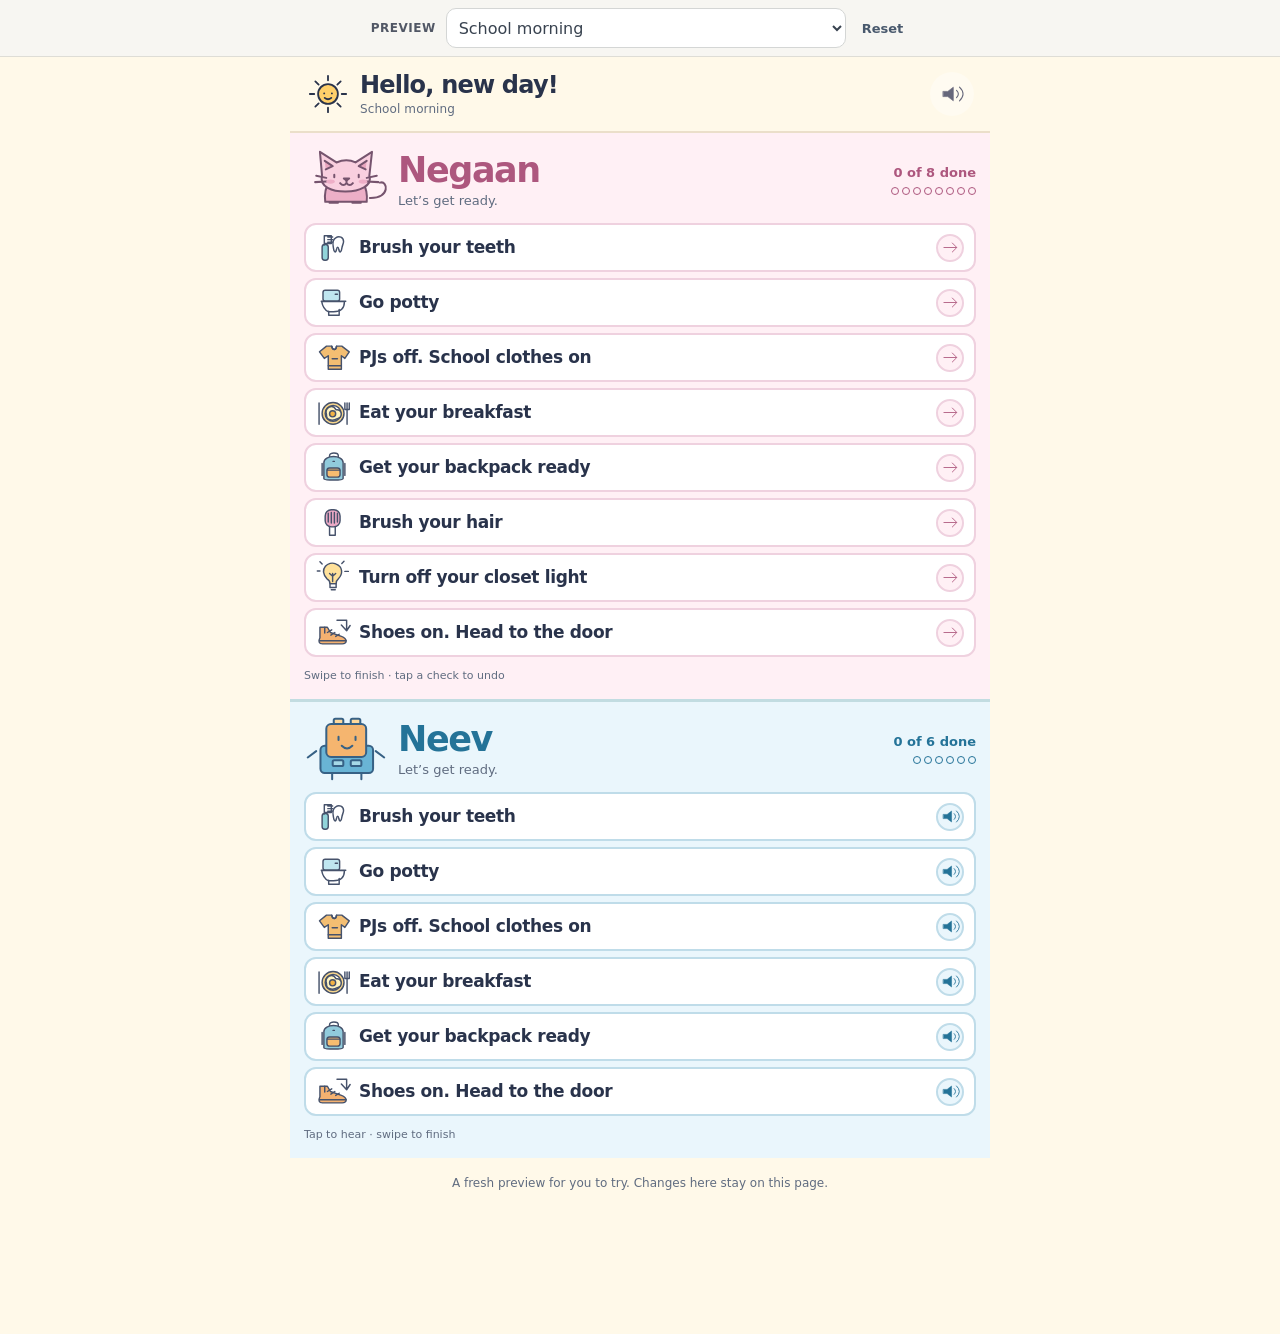
==== index.html @ 52357f5b "Add isolated mobile preview of the routine board" ====
<!doctype html>
<html lang="en">
<head>
  <meta charset="utf-8">
  <meta name="viewport" content="width=device-width,initial-scale=1,viewport-fit=cover">
  <meta name="theme-color" content="#f5f4ed">
  <title>Little by little · Preview</title>
  <meta name="robots" content="noindex,nofollow">
  <meta name="referrer" content="no-referrer">
  <meta http-equiv="Content-Security-Policy" content="default-src 'none'; script-src 'self'; style-src 'self' 'unsafe-inline'; img-src 'self' data:; media-src 'self'; connect-src 'self'; object-src 'none'; base-uri 'none'; form-action 'none'">
  <link rel="icon" href="data:,">
  <link rel="stylesheet" href="./style.css">
  <link rel="stylesheet" href="./preview.css">
</head>
<body data-period="morning">
  <nav class="preview-tools" aria-label="Preview controls"><label for="preview-scenario">Preview</label><select id="preview-scenario" aria-label="Preview routine"></select><button id="preview-reset">Reset</button></nav>
  <header class="topbar">
    <div class="period-icon" id="period-icon" aria-hidden="true"></div>
    <div class="heading"><h1 id="greeting">Little by little</h1><p id="day-label">A little more independent, every day.</p></div>
    <div class="clock" id="clock"></div>
    <button class="sound-button" id="mute" aria-label="Mute celebration sounds" aria-pressed="false"></button>
  </header>
  <main id="board" aria-label="Our routines"></main>
  <section id="pause" hidden>
    <div class="pause-art" id="pause-art"></div>
    <p class="small-title">Little by little</p>
    <h2>All done for now.</h2>
    <p id="pause-copy">On the G49, Newspaper returns now. Choose another routine above, or try this one again.</p>
    <button class="practice-button" id="practice-open" hidden>Try a practice routine</button>
    <button class="text-button" id="pause-exit" hidden>Back to Newspaper</button>
    <button class="practice-button" id="preview-again">Try again</button>
  </section>
  <p class="preview-note">A fresh preview for you to try. Changes here stay on this page.</p>
  <aside id="practice-bar" hidden><span>Practice · nothing here is saved</span><button id="practice-stop">Finish practice</button></aside>
  <div id="notice" role="status" aria-live="polite"></div>
  <div id="party" aria-hidden="true"><div class="party-label"><span id="party-kicker">Look at you go!</span><strong id="party-name"></strong><span>All done!</span></div></div>
  <canvas id="confetti" aria-hidden="true"></canvas>
  <dialog id="practice-dialog"><h2>Let’s try it out</h2><p>Practice has its own fresh list.</p><div class="practice-kind"><button data-kind="school" aria-pressed="true">School day</button><button data-kind="dayoff" aria-pressed="false">Day off</button></div><div class="practice-choices"><button data-routine="morning">Morning</button><button data-routine="afternoon">Coming home</button><button data-routine="evening">Bedtime</button></div><button class="text-button" id="practice-cancel">Go back</button></dialog>
  <script type="module" src="./app.js"></script>
</body>
</html>
---- style.css ----
*{box-sizing:border-box}html,body{margin:0;width:100%;height:100%;overflow:hidden}body{--ink:#29334b;--muted:#606c80;--base:#fff9e9;background:var(--base);color:var(--ink);font-family:"Trebuchet MS","DejaVu Sans",sans-serif;touch-action:none;user-select:none;-webkit-user-select:none}button{font:inherit;color:inherit;cursor:pointer;border:0;touch-action:none}button:focus-visible{outline:4px solid #ed8d35;outline-offset:3px}button svg{pointer-events:none}svg{display:block;width:100%;height:100%}.topbar{height:112px;display:flex;align-items:center;gap:18px;padding:15px 36px;border-bottom:2px solid #ebdfca}.period-icon{width:68px;height:68px;flex:none}.heading{min-width:0}.heading h1{margin:0;font-size:36px;letter-spacing:-1.2px;line-height:1.12;font-weight:800}.heading p{margin:5px 0 0;font-size:19px;color:var(--muted);letter-spacing:.1px}.clock{margin-left:auto;font-size:24px;white-space:nowrap;font-variant-numeric:tabular-nums}.sound-button{width:65px;height:65px;flex:none;padding:14px;border-radius:50%;background:#fff5;color:#66677b}.sound-button:active{background:#e6d9b9}.child{--accent:#ad577e;--wash:#fff0f5;--line:#efd1df;--soft:#f8d9e7;position:relative;height:calc((100dvh - 112px)/2);padding:14px 36px 18px;display:flex;flex-direction:column;background:var(--wash);isolation:isolate}.child.bricks{--accent:#247398;--wash:#eaf6fc;--line:#bfdce9;--soft:#cce9f6;border-top:3px solid #c2dce1}.child-head{display:flex;align-items:center;gap:20px;height:112px;flex:none}.mascot{width:126px;height:108px;flex:none}.name-block{flex:1;min-width:0}.name-block h2{font-size:52px;line-height:1.1;letter-spacing:-2px;margin:0;color:var(--accent);font-weight:800}.name-block p{font-size:21px;line-height:1.25;margin:7px 0 0;color:var(--muted)}.progress-wrap{width:168px;text-align:right;flex:none}.progress-text{font-size:22px;font-weight:bold;color:var(--accent);margin-bottom:10px;white-space:nowrap}.progress-dots{display:flex;gap:7px;justify-content:flex-end}.progress-dots i{display:block;width:14px;height:14px;border-radius:50%;border:2px solid var(--accent);background:transparent}.progress-dots i.filled{background:var(--accent)}.task-list{display:flex;flex-direction:column;gap:10px;min-height:0;flex:1;padding:7px 0 0}.task{position:relative;display:flex;align-items:center;gap:20px;width:100%;min-height:0;flex:1;border-radius:19px;background:#fff;border:2px solid var(--line);padding:8px 20px;text-align:left;overflow:hidden;color:var(--ink);contain:layout paint;isolation:isolate}.task:focus-visible{outline-offset:-5px}.task-fill{position:absolute;inset:0;z-index:-1;background:var(--soft);transform:scaleX(0);transform-origin:left}.task.dragging{border-color:var(--accent)}.task.dragging .task-fill{will-change:transform}.task-icon{width:66px;height:66px;flex:none;color:#46526b}.task-text{flex:1;font-size:31px;line-height:1.18;font-weight:700;letter-spacing:-.7px;min-width:0}.task-affordance{display:flex;align-items:center;justify-content:center;width:49px;height:49px;flex:none;border-radius:50%;border:2px solid var(--line);color:var(--accent);background:var(--wash)}.task-affordance svg{width:31px;height:31px}.task.ready .task-affordance{background:var(--accent);color:white;border-color:var(--accent)}.task.done{background:#eef0f1;border-color:#d3d6d9}.task.done .task-text{color:#5c646d;text-decoration:line-through;text-decoration-thickness:2px;text-decoration-color:#9ba2a7}.task.done .task-affordance{background:#d7dce0;color:#525e68;border-color:#b9c2c8}.task.done .task-icon{opacity:.67;color:#7b8590}.task.done .task-icon [fill]:not([fill="none"]){fill:#bdc3c8}.task.pending .task-affordance{opacity:.5}.child-foot{height:43px;display:flex;align-items:flex-end;justify-content:space-between;gap:10px;font-size:18px;line-height:1.2;color:var(--muted);flex:none}.child-foot strong{font-size:20px;color:var(--accent)}.child.finished .progress-text{color:var(--accent)}.child.finished .name-block p{color:var(--accent);font-weight:bold}.child.finished .task-list{opacity:.88}body[data-period="afternoon"]{--base:#fff0d9}body[data-period="afternoon"] .topbar{border-color:#e8cba8}body[data-period="afternoon"] .child.cat{--wash:#ffedf0;--soft:#f9d1dc;--line:#ebc5d0}body[data-period="afternoon"] .child.bricks{--wash:#e9f3f5;--soft:#cae5eb;--line:#c1dce4}body[data-period="evening"]{--base:#17283e;--ink:#f1eff5;--muted:#c0cadb}body[data-period="evening"] .topbar{border-color:#354156}body[data-period="evening"] .child.cat{--accent:#efb8d3;--wash:#302e46;--soft:#514357;--line:#615067}body[data-period="evening"] .child.bricks{--accent:#a4d3ed;--wash:#21394e;--soft:#34566e;--line:#48657b;border-color:#485369}body[data-period="evening"] .task{background:#ffffff08}body[data-period="evening"] .task-icon{color:#d2dbed}body[data-period="evening"] .task.done{background:#ffffff05;border-color:#8c9aaa55}body[data-period="evening"] .task.done .task-text{color:#b5becd;text-decoration-color:#9ba8b9}body[data-period="evening"] .task.done .task-affordance{background:#657482;color:#e0e4ec;border-color:#778899}body[data-period="evening"] .sound-button{color:#c5d3e7}#confetti{contain:strict;will-change:transform;position:fixed;inset:0;width:100%;height:100%;pointer-events:none;z-index:40}#party{position:fixed;inset:0;z-index:35;display:flex;align-items:center;justify-content:center;pointer-events:none;opacity:0;transition:opacity .2s}#party.visible{opacity:1}.party-label{display:flex;flex-direction:column;align-items:center;gap:10px;max-width:85%;padding:34px 55px 40px;border-radius:44% 44% 38% 38%/35% 40% 34% 35%;background:#fff2c3;color:#493e5b;border:5px solid #fff;font-size:34px;text-align:center;box-shadow:0 8px 0 #ead29c88}.party-label strong{font-size:65px;line-height:1.08;letter-spacing:-2px}.party-label span:first-child{font-size:22px}body[data-period="evening"] .party-label{background:#4b4567;color:#fff0fb;border-color:#7c7695;box-shadow:none}#notice{position:fixed;left:50%;bottom:34px;transform:translateX(-50%);max-width:88%;width:max-content;padding:17px 25px;border-radius:18px;background:#26374a;color:#fff;font-size:21px;z-index:80;pointer-events:none;opacity:0;transition:opacity .15s}#notice.visible{opacity:1}#pause{height:calc(100dvh - 112px);display:flex;align-items:center;justify-content:center;flex-direction:column;text-align:center;padding:40px;gap:15px;background:radial-gradient(ellipse at center,#fff7ee 10%,#fae7f0 100%);color:#35455c}#pause[hidden],#board[hidden],[hidden]{display:none!important}.pause-art{width:330px;height:275px}.small-title{font-size:24px;font-weight:700;margin:20px 0 0;color:#995a7d}#pause h2{font-size:70px;letter-spacing:-3px;margin:0}#pause p:not(.small-title){font-size:27px;max-width:600px;line-height:1.5;margin:6px 0 28px}.practice-button{background:#3d6f8c;color:#fff;padding:22px 32px;border-radius:20px;font-size:27px;font-weight:bold}.text-button{background:transparent;padding:20px;font-size:24px;text-decoration:underline;text-underline-offset:5px}.practice-kind,.practice-choices{display:flex;gap:12px;justify-content:center;margin-top:22px}dialog{border:0;border-radius:28px;padding:40px;background:#fff7f3;color:#344357;max-width:90%;text-align:center}dialog::backdrop{background:#192b48aa}dialog h2{font-size:40px;margin:0 0 15px}dialog p{font-size:23px}dialog button{padding:20px;border-radius:14px;font-size:22px;background:#e2eef5}dialog .practice-kind button[aria-pressed=true]{background:#356f91;color:white}dialog button:disabled{opacity:.4}#practice-bar{position:fixed;bottom:0;left:0;right:0;z-index:30;height:42px;display:flex;align-items:center;justify-content:center;gap:25px;background:#46526a;color:white;font-size:17px}#practice-bar button{background:none;color:white;text-decoration:underline;padding:10px;font-size:17px}body.practice .child-foot{padding-bottom:4px}body.practice .child:last-child{padding-bottom:54px}body.practice .child:last-child .task-list{gap:9px}@media(max-width:700px){.topbar{height:84px;padding:10px 18px;gap:10px}.period-icon{width:48px;height:48px}.heading h1{font-size:25px}.heading p{font-size:12px}.clock{font-size:15px}.sound-button{width:43px;height:43px;padding:8px}.child{height:calc((100dvh - 84px)/2);padding:7px 16px 12px}.child-head{height:78px;gap:8px}.mascot{width:84px;height:76px}.name-block h2{font-size:34px}.name-block p{font-size:13px;margin-top:4px}.progress-wrap{width:94px}.progress-text{font-size:14px;margin-bottom:7px}.progress-dots{gap:3px}.progress-dots i{width:8px;height:8px;border-width:1px}.task-list{gap:5px;padding-top:3px}.task{gap:8px;padding:4px 10px;border-radius:12px}.task-icon{width:40px;height:40px}.task-text{font-size:18px;letter-spacing:-.4px}.task-affordance{width:28px;height:28px}.task-affordance svg{width:21px;height:21px}.child-foot{font-size:11px;height:26px}.child-foot strong{font-size:12px}.party-label{padding:24px 28px;font-size:24px}.party-label strong{font-size:42px}#pause{height:calc(100dvh - 84px);padding:24px}#pause h2{font-size:48px}#pause p:not(.small-title){font-size:21px}.practice-button{font-size:20px}.pause-art{width:220px;height:180px}dialog{padding:25px}dialog h2{font-size:28px}dialog p{font-size:17px}.practice-choices{flex-direction:column}#practice-bar{font-size:11px;gap:8px}#practice-bar button{font-size:12px}.clock{display:none}}
@media(prefers-reduced-motion:reduce){*{transition:none!important;animation:none!important}#confetti{display:none}}
---- preview.css ----
/* Phone layout only. Child artwork, colors and interactions come from web/. */
:root{--safe-top:env(safe-area-inset-top,0px);--safe-bottom:env(safe-area-inset-bottom,0px);--safe-left:env(safe-area-inset-left,0px);--safe-right:env(safe-area-inset-right,0px);--viewport-height:100vh}
@supports(height:100svh){:root{--viewport-height:100svh}}
html{height:auto;min-height:100%;overflow-x:hidden;overflow-y:auto;scroll-padding-top:calc(52px + var(--safe-top))}
body{height:auto;min-height:var(--viewport-height);overflow:visible;touch-action:pan-y pinch-zoom;-webkit-text-size-adjust:100%;padding-left:var(--safe-left);padding-right:var(--safe-right);padding-bottom:max(14svh,var(--safe-bottom));}
button{touch-action:manipulation;-webkit-tap-highlight-color:transparent}
.preview-tools{position:sticky;top:0;z-index:50;display:flex;align-items:center;gap:10px;padding:calc(6px + var(--safe-top)) 14px 6px;background:#f7f6f2;color:#515765;border-bottom:1px solid #deddd6;font-size:12px}
.preview-tools label{font-weight:bold;letter-spacing:.5px;text-transform:uppercase}
.preview-tools select{flex:1;min-width:0;height:40px;border:1px solid #d4d6d5;border-radius:10px;background:white;color:#394350;font:inherit;font-size:16px;padding:0 8px}
.preview-tools button{background:transparent;color:#49596d;min-height:44px;min-width:44px;font-weight:bold;font-size:13px}
.topbar{height:76px;padding:10px 16px;gap:10px}
.period-icon{width:44px;height:44px}.heading h1{font-size:24px;letter-spacing:-.8px}.heading p{font-size:12px;margin-top:4px}.clock{display:none}.sound-button{width:44px;height:44px;margin-left:auto;padding:9px}
#board{max-width:700px;margin:0 auto}
.child{height:auto;min-height:calc((var(--viewport-height) - 132px)/2);padding:8px 14px 13px}
.child-head{height:78px;gap:9px}.mascot{width:85px;height:76px}.name-block h2{font-size:35px;letter-spacing:-1.4px}.name-block p{font-size:13px;margin-top:4px}.progress-wrap{width:88px}.progress-text{font-size:13px;margin-bottom:7px}.progress-dots{gap:3px}.progress-dots i{width:8px;height:8px;border-width:1px}
.task-list{gap:6px;padding-top:4px;flex:1}.task{min-height:48px;flex:1;gap:8px;border-radius:12px;padding:5px 10px;touch-action:pan-y}
.task-text{font-size:17px;line-height:1.2;letter-spacing:-.35px}.task-icon{width:35px;height:35px}.task-affordance{width:28px;height:28px}.task-affordance svg{width:21px;height:21px}
.child-foot{height:auto;min-height:29px;align-items:center;flex-wrap:wrap;padding-top:8px;gap:4px;font-size:11px}.child-foot strong{font-size:12px}
#confetti{height:100dvh}#notice{bottom:max(16svh,var(--safe-bottom));font-size:15px;padding:12px 16px;max-width:calc(100% - 30px)}
#party{bottom:14svh}.party-label{padding:24px 28px;font-size:24px}.party-label strong{font-size:42px}
#pause{height:auto;min-height:calc(var(--viewport-height) - 260px);padding:25px 20px;gap:10px}#pause h2{font-size:36px;letter-spacing:-1px}#pause .pause-art{width:170px;height:150px}#pause .small-title{font-size:18px}#pause p:not(.small-title){font-size:17px;margin-bottom:10px}
.preview-note{font-size:12px;text-align:center;line-height:1.5;color:var(--muted);padding:16px 22px;margin:0}
.preview-tools select:focus-visible,.preview-tools button:focus-visible{outline:3px solid #ba702a;outline-offset:1px}
@media(min-width:701px){.topbar{max-width:700px;margin:auto}.preview-tools{justify-content:center}.preview-tools select{max-width:400px}}
@media(max-width:360px){.preview-tools{gap:6px;padding-left:10px;padding-right:10px}.preview-tools label{font-size:10px}.child{padding-left:10px;padding-right:10px}.mascot{width:65px}.name-block h2{font-size:31px}.task-text{font-size:16px}.heading h1{font-size:21px}}
@media(orientation:landscape) and (max-height:500px){.preview-tools{position:relative}.child{min-height:0}html{scroll-padding-top:0}}
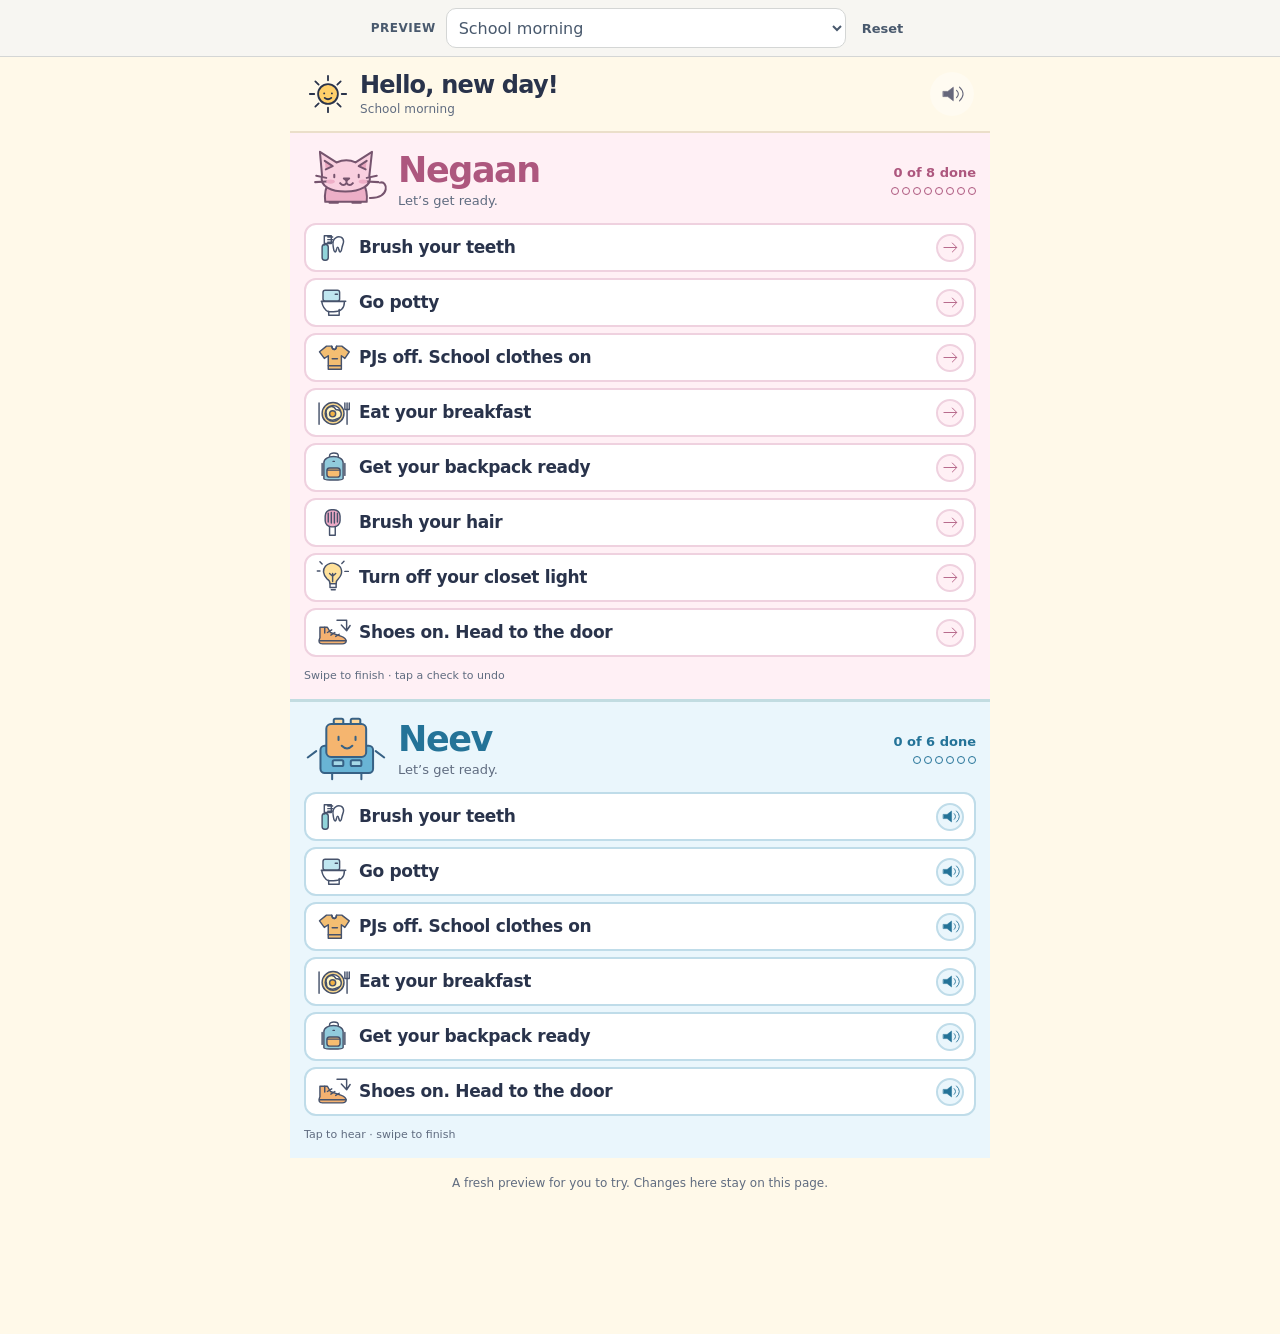
==== commit 3b6df106: "Add a remembered volume slider for narration and celebrations" ====
--- a/index.html
+++ b/index.html
@@ -18,7 +18,15 @@
     <div class="period-icon" id="period-icon" aria-hidden="true"></div>
     <div class="heading"><h1 id="greeting">Little by little</h1><p id="day-label">A little more independent, every day.</p></div>
     <div class="clock" id="clock"></div>
-    <button class="sound-button" id="mute" aria-label="Mute celebration sounds" aria-pressed="false"></button>
+    <div class="sound-control" id="sound-control">
+      <button class="sound-button" id="volume-button" aria-label="Volume, 70%" aria-expanded="false" aria-controls="volume-panel"></button>
+      <div class="volume-panel" id="volume-panel" role="group" aria-labelledby="volume-title" hidden>
+        <div class="volume-heading"><label id="volume-title" for="volume-slider">Volume</label><output id="volume-value" for="volume-slider">70%</output></div>
+        <input id="volume-slider" type="range" min="0" max="100" step="1" value="70" aria-valuetext="70 percent">
+        <div class="volume-ends" aria-hidden="true"><span>0</span><span>100</span></div>
+        <p id="volume-status" role="status"></p>
+      </div>
+    </div>
   </header>
   <main id="board" aria-label="Our routines"></main>
   <section id="pause" hidden>
--- a/style.css
+++ b/style.css
@@ -1,2 +1,61 @@
-*{box-sizing:border-box}html,body{margin:0;width:100%;height:100%;overflow:hidden}body{--ink:#29334b;--muted:#606c80;--base:#fff9e9;background:var(--base);color:var(--ink);font-family:"Trebuchet MS","DejaVu Sans",sans-serif;touch-action:none;user-select:none;-webkit-user-select:none}button{font:inherit;color:inherit;cursor:pointer;border:0;touch-action:none}button:focus-visible{outline:4px solid #ed8d35;outline-offset:3px}button svg{pointer-events:none}svg{display:block;width:100%;height:100%}.topbar{height:112px;display:flex;align-items:center;gap:18px;padding:15px 36px;border-bottom:2px solid #ebdfca}.period-icon{width:68px;height:68px;flex:none}.heading{min-width:0}.heading h1{margin:0;font-size:36px;letter-spacing:-1.2px;line-height:1.12;font-weight:800}.heading p{margin:5px 0 0;font-size:19px;color:var(--muted);letter-spacing:.1px}.clock{margin-left:auto;font-size:24px;white-space:nowrap;font-variant-numeric:tabular-nums}.sound-button{width:65px;height:65px;flex:none;padding:14px;border-radius:50%;background:#fff5;color:#66677b}.sound-button:active{background:#e6d9b9}.child{--accent:#ad577e;--wash:#fff0f5;--line:#efd1df;--soft:#f8d9e7;position:relative;height:calc((100dvh - 112px)/2);padding:14px 36px 18px;display:flex;flex-direction:column;background:var(--wash);isolation:isolate}.child.bricks{--accent:#247398;--wash:#eaf6fc;--line:#bfdce9;--soft:#cce9f6;border-top:3px solid #c2dce1}.child-head{display:flex;align-items:center;gap:20px;height:112px;flex:none}.mascot{width:126px;height:108px;flex:none}.name-block{flex:1;min-width:0}.name-block h2{font-size:52px;line-height:1.1;letter-spacing:-2px;margin:0;color:var(--accent);font-weight:800}.name-block p{font-size:21px;line-height:1.25;margin:7px 0 0;color:var(--muted)}.progress-wrap{width:168px;text-align:right;flex:none}.progress-text{font-size:22px;font-weight:bold;color:var(--accent);margin-bottom:10px;white-space:nowrap}.progress-dots{display:flex;gap:7px;justify-content:flex-end}.progress-dots i{display:block;width:14px;height:14px;border-radius:50%;border:2px solid var(--accent);background:transparent}.progress-dots i.filled{background:var(--accent)}.task-list{display:flex;flex-direction:column;gap:10px;min-height:0;flex:1;padding:7px 0 0}.task{position:relative;display:flex;align-items:center;gap:20px;width:100%;min-height:0;flex:1;border-radius:19px;background:#fff;border:2px solid var(--line);padding:8px 20px;text-align:left;overflow:hidden;color:var(--ink);contain:layout paint;isolation:isolate}.task:focus-visible{outline-offset:-5px}.task-fill{position:absolute;inset:0;z-index:-1;background:var(--soft);transform:scaleX(0);transform-origin:left}.task.dragging{border-color:var(--accent)}.task.dragging .task-fill{will-change:transform}.task-icon{width:66px;height:66px;flex:none;color:#46526b}.task-text{flex:1;font-size:31px;line-height:1.18;font-weight:700;letter-spacing:-.7px;min-width:0}.task-affordance{display:flex;align-items:center;justify-content:center;width:49px;height:49px;flex:none;border-radius:50%;border:2px solid var(--line);color:var(--accent);background:var(--wash)}.task-affordance svg{width:31px;height:31px}.task.ready .task-affordance{background:var(--accent);color:white;border-color:var(--accent)}.task.done{background:#eef0f1;border-color:#d3d6d9}.task.done .task-text{color:#5c646d;text-decoration:line-through;text-decoration-thickness:2px;text-decoration-color:#9ba2a7}.task.done .task-affordance{background:#d7dce0;color:#525e68;border-color:#b9c2c8}.task.done .task-icon{opacity:.67;color:#7b8590}.task.done .task-icon [fill]:not([fill="none"]){fill:#bdc3c8}.task.pending .task-affordance{opacity:.5}.child-foot{height:43px;display:flex;align-items:flex-end;justify-content:space-between;gap:10px;font-size:18px;line-height:1.2;color:var(--muted);flex:none}.child-foot strong{font-size:20px;color:var(--accent)}.child.finished .progress-text{color:var(--accent)}.child.finished .name-block p{color:var(--accent);font-weight:bold}.child.finished .task-list{opacity:.88}body[data-period="afternoon"]{--base:#fff0d9}body[data-period="afternoon"] .topbar{border-color:#e8cba8}body[data-period="afternoon"] .child.cat{--wash:#ffedf0;--soft:#f9d1dc;--line:#ebc5d0}body[data-period="afternoon"] .child.bricks{--wash:#e9f3f5;--soft:#cae5eb;--line:#c1dce4}body[data-period="evening"]{--base:#17283e;--ink:#f1eff5;--muted:#c0cadb}body[data-period="evening"] .topbar{border-color:#354156}body[data-period="evening"] .child.cat{--accent:#efb8d3;--wash:#302e46;--soft:#514357;--line:#615067}body[data-period="evening"] .child.bricks{--accent:#a4d3ed;--wash:#21394e;--soft:#34566e;--line:#48657b;border-color:#485369}body[data-period="evening"] .task{background:#ffffff08}body[data-period="evening"] .task-icon{color:#d2dbed}body[data-period="evening"] .task.done{background:#ffffff05;border-color:#8c9aaa55}body[data-period="evening"] .task.done .task-text{color:#b5becd;text-decoration-color:#9ba8b9}body[data-period="evening"] .task.done .task-affordance{background:#657482;color:#e0e4ec;border-color:#778899}body[data-period="evening"] .sound-button{color:#c5d3e7}#confetti{contain:strict;will-change:transform;position:fixed;inset:0;width:100%;height:100%;pointer-events:none;z-index:40}#party{position:fixed;inset:0;z-index:35;display:flex;align-items:center;justify-content:center;pointer-events:none;opacity:0;transition:opacity .2s}#party.visible{opacity:1}.party-label{display:flex;flex-direction:column;align-items:center;gap:10px;max-width:85%;padding:34px 55px 40px;border-radius:44% 44% 38% 38%/35% 40% 34% 35%;background:#fff2c3;color:#493e5b;border:5px solid #fff;font-size:34px;text-align:center;box-shadow:0 8px 0 #ead29c88}.party-label strong{font-size:65px;line-height:1.08;letter-spacing:-2px}.party-label span:first-child{font-size:22px}body[data-period="evening"] .party-label{background:#4b4567;color:#fff0fb;border-color:#7c7695;box-shadow:none}#notice{position:fixed;left:50%;bottom:34px;transform:translateX(-50%);max-width:88%;width:max-content;padding:17px 25px;border-radius:18px;background:#26374a;color:#fff;font-size:21px;z-index:80;pointer-events:none;opacity:0;transition:opacity .15s}#notice.visible{opacity:1}#pause{height:calc(100dvh - 112px);display:flex;align-items:center;justify-content:center;flex-direction:column;text-align:center;padding:40px;gap:15px;background:radial-gradient(ellipse at center,#fff7ee 10%,#fae7f0 100%);color:#35455c}#pause[hidden],#board[hidden],[hidden]{display:none!important}.pause-art{width:330px;height:275px}.small-title{font-size:24px;font-weight:700;margin:20px 0 0;color:#995a7d}#pause h2{font-size:70px;letter-spacing:-3px;margin:0}#pause p:not(.small-title){font-size:27px;max-width:600px;line-height:1.5;margin:6px 0 28px}.practice-button{background:#3d6f8c;color:#fff;padding:22px 32px;border-radius:20px;font-size:27px;font-weight:bold}.text-button{background:transparent;padding:20px;font-size:24px;text-decoration:underline;text-underline-offset:5px}.practice-kind,.practice-choices{display:flex;gap:12px;justify-content:center;margin-top:22px}dialog{border:0;border-radius:28px;padding:40px;background:#fff7f3;color:#344357;max-width:90%;text-align:center}dialog::backdrop{background:#192b48aa}dialog h2{font-size:40px;margin:0 0 15px}dialog p{font-size:23px}dialog button{padding:20px;border-radius:14px;font-size:22px;background:#e2eef5}dialog .practice-kind button[aria-pressed=true]{background:#356f91;color:white}dialog button:disabled{opacity:.4}#practice-bar{position:fixed;bottom:0;left:0;right:0;z-index:30;height:42px;display:flex;align-items:center;justify-content:center;gap:25px;background:#46526a;color:white;font-size:17px}#practice-bar button{background:none;color:white;text-decoration:underline;padding:10px;font-size:17px}body.practice .child-foot{padding-bottom:4px}body.practice .child:last-child{padding-bottom:54px}body.practice .child:last-child .task-list{gap:9px}@media(max-width:700px){.topbar{height:84px;padding:10px 18px;gap:10px}.period-icon{width:48px;height:48px}.heading h1{font-size:25px}.heading p{font-size:12px}.clock{font-size:15px}.sound-button{width:43px;height:43px;padding:8px}.child{height:calc((100dvh - 84px)/2);padding:7px 16px 12px}.child-head{height:78px;gap:8px}.mascot{width:84px;height:76px}.name-block h2{font-size:34px}.name-block p{font-size:13px;margin-top:4px}.progress-wrap{width:94px}.progress-text{font-size:14px;margin-bottom:7px}.progress-dots{gap:3px}.progress-dots i{width:8px;height:8px;border-width:1px}.task-list{gap:5px;padding-top:3px}.task{gap:8px;padding:4px 10px;border-radius:12px}.task-icon{width:40px;height:40px}.task-text{font-size:18px;letter-spacing:-.4px}.task-affordance{width:28px;height:28px}.task-affordance svg{width:21px;height:21px}.child-foot{font-size:11px;height:26px}.child-foot strong{font-size:12px}.party-label{padding:24px 28px;font-size:24px}.party-label strong{font-size:42px}#pause{height:calc(100dvh - 84px);padding:24px}#pause h2{font-size:48px}#pause p:not(.small-title){font-size:21px}.practice-button{font-size:20px}.pause-art{width:220px;height:180px}dialog{padding:25px}dialog h2{font-size:28px}dialog p{font-size:17px}.practice-choices{flex-direction:column}#practice-bar{font-size:11px;gap:8px}#practice-bar button{font-size:12px}.clock{display:none}}
+*{box-sizing:border-box}html,body{margin:0;width:100%;height:100%;overflow:hidden}body{--ink:#29334b;--muted:#606c80;--base:#fff9e9;background:var(--base);color:var(--ink);font-family:"Trebuchet MS","DejaVu Sans",sans-serif;touch-action:none;user-select:none;-webkit-user-select:none}button{font:inherit;color:inherit;cursor:pointer;border:0;touch-action:none}button:focus-visible{outline:4px solid #ed8d35;outline-offset:3px}button svg{pointer-events:none}svg{display:block;width:100%;height:100%}.topbar{height:112px;display:flex;align-items:center;gap:18px;padding:15px 36px;border-bottom:2px solid #ebdfca}.period-icon{width:68px;height:68px;flex:none}.heading{min-width:0}.heading h1{margin:0;font-size:36px;letter-spacing:-1.2px;line-height:1.12;font-weight:800}.heading p{margin:5px 0 0;font-size:19px;color:var(--muted);letter-spacing:.1px}.clock{margin-left:auto;font-size:24px;white-space:nowrap;font-variant-numeric:tabular-nums}.sound-button{width:65px;height:65px;flex:none;padding:14px;border-radius:50%;background:#fff5;color:#66677b}.sound-button:active{background:#e6d9b9}.child{--accent:#ad577e;--wash:#fff0f5;--line:#efd1df;--soft:#f8d9e7;position:relative;height:calc((100dvh - 112px)/2);padding:14px 36px 18px;display:flex;flex-direction:column;background:var(--wash);isolation:isolate}.child.bricks{--accent:#247398;--wash:#eaf6fc;--line:#bfdce9;--soft:#cce9f6;border-top:3px solid #c2dce1}.child-head{display:flex;align-items:center;gap:20px;height:112px;flex:none}.mascot{width:126px;height:108px;flex:none}.name-block{flex:1;min-width:0}.name-block h2{font-size:52px;line-height:1.1;letter-spacing:-2px;margin:0;color:var(--accent);font-weight:800}.name-block p{font-size:21px;line-height:1.25;margin:7px 0 0;color:var(--muted)}.progress-wrap{width:168px;text-align:right;flex:none}.progress-text{font-size:22px;font-weight:bold;color:var(--accent);margin-bottom:10px;white-space:nowrap}.progress-dots{display:flex;gap:7px;justify-content:flex-end}.progress-dots i{display:block;width:14px;height:14px;border-radius:50%;border:2px solid var(--accent);background:transparent}.progress-dots i.filled{background:var(--accent)}.task-list{display:flex;flex-direction:column;gap:10px;min-height:0;flex:1;padding:7px 0 0}.task{position:relative;display:flex;align-items:center;gap:20px;width:100%;min-height:0;flex:1;border-radius:19px;background:#fff;border:2px solid var(--line);padding:8px 20px;text-align:left;overflow:hidden;color:var(--ink);contain:layout paint;isolation:isolate}.task:focus-visible{outline-offset:-5px}.task-fill{position:absolute;inset:0;z-index:-1;background:var(--soft);transform:scaleX(0);transform-origin:left}.task.dragging{border-color:var(--accent)}.task.dragging .task-fill{will-change:transform}.task-icon{width:66px;height:66px;flex:none;color:#46526b}.task-text{flex:1;font-size:31px;line-height:1.18;font-weight:700;letter-spacing:-.7px;min-width:0}.task-affordance{display:flex;align-items:center;justify-content:center;width:49px;height:49px;flex:none;border-radius:50%;border:2px solid var(--line);color:var(--accent);background:var(--wash)}.task-affordance svg{width:31px;height:31px}.task.ready .task-affordance{background:var(--accent);color:white;border-color:var(--accent)}.task.done{background:#eef0f1;border-color:#d3d6d9}.task.done .task-text{color:#5c646d;text-decoration:line-through;text-decoration-thickness:2px;text-decoration-color:#9ba2a7}.task.done .task-affordance{background:#d7dce0;color:#525e68;border-color:#b9c2c8}.task.done .task-icon{opacity:.67;color:#7b8590}.task.done .task-icon [fill]:not([fill="none"]){fill:#bdc3c8}.task.pending .task-affordance{opacity:.5}.child-foot{height:43px;display:flex;align-items:flex-end;justify-content:space-between;gap:10px;font-size:18px;line-height:1.2;color:var(--muted);flex:none}.child-foot strong{font-size:20px;color:var(--accent)}.child.finished .progress-text{color:var(--accent)}.child.finished .name-block p{color:var(--accent);font-weight:bold}.child.finished .task-list{opacity:.88}body{--controls:#f7f6f2;--control-fill:#fff;--control-line:#d4d6d5;--control-text:#49596d;color-scheme:light}
+body[data-period="afternoon"]{--base:#e4d4b8;--ink:#453d33;--muted:#695f52;--controls:#ddcdb3;--control-fill:#f1e4ce;--control-line:#ae9677;--control-text:#514532}
+body[data-period="afternoon"] .topbar{border-color:#c3aa85}
+body[data-period="afternoon"] .child.cat{--accent:#874e61;--wash:#e9ccc3;--soft:#d7b4a9;--line:#c3a098}
+body[data-period="afternoon"] .child.bricks{--accent:#406466;--wash:#ced7d0;--soft:#b5c6bc;--line:#a0b5aa;border-color:#a4b7ad}
+body[data-period="afternoon"] .task{background:#f3e5d0}
+body[data-period="afternoon"] .task.done{background:#d7d0c4;border-color:#b7ad9c}
+body[data-period="afternoon"] .task.done .task-text{color:#625b50}
+body[data-period="afternoon"] .task.done .task-affordance{background:#c6beb0;color:#595448;border-color:#a69a86}
+body[data-period="afternoon"] .sound-button{background:#e8dcc5;color:#69573f}
+body[data-period="evening"]{--base:#1d1612;--ink:#efd1a7;--muted:#c6ac8c;--controls:#251d17;--control-fill:#35271d;--control-line:#745a43;--control-text:#e8cba4;color-scheme:dark}
+body[data-period="evening"] .topbar{border-color:#554232}
+body[data-period="evening"] .child.cat{--accent:#dfa4bd;--wash:#30202b;--soft:#634052;--line:#a26b86;--card:#3c2934;--done:#2b232b;--done-line:#694d5e;--mascot-line:#9f6d86;--mascot-fill:#b97c9a}
+body[data-period="evening"] .child.bricks{--accent:#8fc4d2;--wash:#172b31;--soft:#2e5964;--line:#4e8793;--card:#203a42;--done:#202e32;--done-line:#45656c;--mascot-line:#598894;--mascot-fill:#548997;border-color:#4e737d}
+body[data-period="evening"] .task{background:var(--card)}
+body[data-period="evening"] .task-icon{color:#d4b38e}
+body[data-period="evening"] .task.ready .task-affordance{color:#2c211a}
+body[data-period="evening"] .task.done{background:var(--done);border-color:var(--done-line)}
+body[data-period="evening"] .task.done .task-text{color:#c5af93;text-decoration-color:#a18b71}
+body[data-period="evening"] .task.done .task-affordance{background:var(--wash);color:var(--accent);border-color:var(--done-line)}
+body[data-period="evening"] .task.done .task-icon{opacity:.6}
+body[data-period="evening"] .sound-button{background:#3c2d22;color:#d9b589}
+body[data-period="evening"] .sound-button:active{background:#503a28}
+body[data-period="evening"] :is(.task-icon,.period-icon) [fill]:not([fill="none"]):not([fill="currentColor"]){fill:#bf9567}
+body[data-period="evening"] :is(.task-icon,.period-icon) :is([fill="#fff"],[fill="#E8DCF2"],[fill="#FFE79E"],[fill="#FFE0A0"]){fill:#dcc098}
+body[data-period="evening"] :is(.mascot,.pause-art) g{stroke:#98765e}
+body[data-period="evening"] :is(.mascot,.pause-art) [fill]:not([fill="none"]){fill:#b4876c}
+body[data-period="evening"] :is(.mascot,.pause-art) [fill="#F9CFDF"]{fill:#c39985}
+body[data-period="evening"] .child .mascot g{stroke:var(--mascot-line)}
+body[data-period="evening"] .child .mascot [fill]:not([fill="none"]){fill:var(--mascot-fill)}
+body[data-period="evening"] .child.cat .mascot [fill="#F9CFDF"]{fill:#d5a0b7}
+body[data-period="evening"] .child.bricks .mascot [fill="#A6D9E7"]{fill:#87b3bd}
+body[data-period="evening"] .child.bricks .mascot [fill="#F5B56F"]{fill:#c2915e}
+body[data-period="evening"] .child.bricks .mascot [fill="#FFD99D"]{fill:#dfb682}
+#confetti{contain:strict;will-change:transform;position:fixed;inset:0;width:100%;height:100%;pointer-events:none;z-index:40}#party{position:fixed;inset:0;z-index:35;display:flex;align-items:center;justify-content:center;pointer-events:none;opacity:0;transition:opacity .2s}#party.visible{opacity:1}.party-label{display:flex;flex-direction:column;align-items:center;gap:10px;max-width:85%;padding:34px 55px 40px;border-radius:44% 44% 38% 38%/35% 40% 34% 35%;background:#fff2c3;color:#493e5b;border:5px solid #fff;font-size:34px;text-align:center;box-shadow:0 8px 0 #ead29c88}.party-label strong{font-size:65px;line-height:1.08;letter-spacing:-2px}.party-label span:first-child{font-size:22px}body[data-period="evening"] .party-label{background:#463025;color:#efc89c;border-color:#876143;box-shadow:none}#notice{position:fixed;left:50%;bottom:34px;transform:translateX(-50%);max-width:88%;width:max-content;padding:17px 25px;border-radius:18px;background:#26374a;color:#fff;font-size:21px;z-index:80;pointer-events:none;opacity:0;transition:opacity .15s}#notice.visible{opacity:1}#pause{height:calc(100dvh - 112px);display:flex;align-items:center;justify-content:center;flex-direction:column;text-align:center;padding:40px;gap:15px;background:radial-gradient(ellipse at center,#fff7ee 10%,#fae7f0 100%);color:#35455c}#pause[hidden],#board[hidden],[hidden]{display:none!important}.pause-art{width:330px;height:275px}.small-title{font-size:24px;font-weight:700;margin:20px 0 0;color:#995a7d}#pause h2{font-size:70px;letter-spacing:-3px;margin:0}#pause p:not(.small-title){font-size:27px;max-width:600px;line-height:1.5;margin:6px 0 28px}.practice-button{background:#3d6f8c;color:#fff;padding:22px 32px;border-radius:20px;font-size:27px;font-weight:bold}.text-button{background:transparent;padding:20px;font-size:24px;text-decoration:underline;text-underline-offset:5px}.practice-kind,.practice-choices{display:flex;gap:12px;justify-content:center;margin-top:22px}dialog{border:0;border-radius:28px;padding:40px;background:#fff7f3;color:#344357;max-width:90%;text-align:center}dialog::backdrop{background:#192b48aa}dialog h2{font-size:40px;margin:0 0 15px}dialog p{font-size:23px}dialog button{padding:20px;border-radius:14px;font-size:22px;background:#e2eef5}dialog .practice-kind button[aria-pressed=true]{background:#356f91;color:white}dialog button:disabled{opacity:.4}#practice-bar{position:fixed;bottom:0;left:0;right:0;z-index:30;height:42px;display:flex;align-items:center;justify-content:center;gap:25px;background:#46526a;color:white;font-size:17px}#practice-bar button{background:none;color:white;text-decoration:underline;padding:10px;font-size:17px}body.practice .child-foot{padding-bottom:4px}body.practice .child:last-child{padding-bottom:54px}body.practice .child:last-child .task-list{gap:9px}@media(max-width:700px){.topbar{height:84px;padding:10px 18px;gap:10px}.period-icon{width:48px;height:48px}.heading h1{font-size:25px}.heading p{font-size:12px}.clock{font-size:15px}.sound-button{width:43px;height:43px;padding:8px}.child{height:calc((100dvh - 84px)/2);padding:7px 16px 12px}.child-head{height:78px;gap:8px}.mascot{width:84px;height:76px}.name-block h2{font-size:34px}.name-block p{font-size:13px;margin-top:4px}.progress-wrap{width:94px}.progress-text{font-size:14px;margin-bottom:7px}.progress-dots{gap:3px}.progress-dots i{width:8px;height:8px;border-width:1px}.task-list{gap:5px;padding-top:3px}.task{gap:8px;padding:4px 10px;border-radius:12px}.task-icon{width:40px;height:40px}.task-text{font-size:18px;letter-spacing:-.4px}.task-affordance{width:28px;height:28px}.task-affordance svg{width:21px;height:21px}.child-foot{font-size:11px;height:26px}.child-foot strong{font-size:12px}.party-label{padding:24px 28px;font-size:24px}.party-label strong{font-size:42px}#pause{height:calc(100dvh - 84px);padding:24px}#pause h2{font-size:48px}#pause p:not(.small-title){font-size:21px}.practice-button{font-size:20px}.pause-art{width:220px;height:180px}dialog{padding:25px}dialog h2{font-size:28px}dialog p{font-size:17px}.practice-choices{flex-direction:column}#practice-bar{font-size:11px;gap:8px}#practice-bar button{font-size:12px}.clock{display:none}}
 @media(prefers-reduced-motion:reduce){*{transition:none!important;animation:none!important}#confetti{display:none}}
+
+body[data-period="afternoon"] #pause{background:#e4d4b8;color:#453d33}
+body[data-period="afternoon"] #pause .small-title{color:#874e61}
+body[data-period="evening"] #pause{background:#231b16;color:#efd1a7}
+body[data-period="evening"] #pause .small-title{color:#c79e76}
+body[data-period="evening"] .practice-button{background:#705035;color:#efd1a7}
+body[data-period="evening"] #notice{background:#503b2b;color:#efd1a7}
+body[data-period="evening"] dialog{background:#302319;color:#efd1a7}
+body[data-period="evening"] dialog button{background:#503b2b;color:#efd1a7}
+body[data-period="evening"] dialog .practice-kind button[aria-pressed=true]{background:#805a37;color:#ffe0b0}
+body[data-period="evening"] #practice-bar{background:#392b21;color:#dabe98}
+body[data-period="evening"] #practice-bar button{color:#dabe98}
+.sound-control{position:relative;flex:none}
+.volume-panel{position:absolute;z-index:90;right:0;top:calc(100% + 12px);width:350px;max-width:calc(100vw - 32px);padding:22px 26px 17px;border:1px solid var(--control-line);border-radius:24px;background:var(--control-fill);color:var(--control-text);box-shadow:0 10px 28px #0003;user-select:none}
+.volume-heading{display:flex;justify-content:space-between;align-items:center;font-size:24px;font-weight:bold;line-height:1.3}
+.volume-heading output{font-variant-numeric:tabular-nums;font-size:21px;font-weight:normal}
+#volume-slider{--level:70%;display:block;appearance:none;-webkit-appearance:none;width:100%;height:64px;margin:8px 0 0;background:transparent;cursor:pointer;touch-action:none;color:var(--control-text)}
+#volume-slider::-webkit-slider-runnable-track{height:12px;border-radius:20px;background:linear-gradient(to right,currentColor var(--level),var(--control-line) var(--level))}
+#volume-slider::-moz-range-track{height:12px;border-radius:20px;background:linear-gradient(to right,currentColor var(--level),var(--control-line) var(--level))}
+#volume-slider::-webkit-slider-thumb{appearance:none;-webkit-appearance:none;width:38px;height:38px;margin-top:-13px;border:2px solid var(--control-line);border-radius:50%;background:var(--control-fill);box-shadow:0 2px 5px #0004}
+#volume-slider::-moz-range-thumb{width:34px;height:34px;border:2px solid var(--control-line);border-radius:50%;background:var(--control-fill);box-shadow:0 2px 5px #0004}
+#volume-slider:focus-visible{outline:3px solid var(--control-text);outline-offset:3px;border-radius:14px}
+.volume-ends{display:flex;justify-content:space-between;font-size:16px;opacity:.8}
+#volume-status{font-size:17px;line-height:1.3;margin:12px 0 0}#volume-status:empty{display:none}
+@media(max-width:700px){.volume-panel{width:290px;padding:18px 20px 14px;border-radius:20px}.volume-heading{font-size:19px}.volume-heading output{font-size:17px}#volume-slider{height:48px}.volume-ends{font-size:13px}#volume-status{font-size:14px}}
--- a/preview.css
+++ b/preview.css
@@ -4,11 +4,12 @@
 html{height:auto;min-height:100%;overflow-x:hidden;overflow-y:auto;scroll-padding-top:calc(52px + var(--safe-top))}
 body{height:auto;min-height:var(--viewport-height);overflow:visible;touch-action:pan-y pinch-zoom;-webkit-text-size-adjust:100%;padding-left:var(--safe-left);padding-right:var(--safe-right);padding-bottom:max(14svh,var(--safe-bottom));}
 button{touch-action:manipulation;-webkit-tap-highlight-color:transparent}
-.preview-tools{position:sticky;top:0;z-index:50;display:flex;align-items:center;gap:10px;padding:calc(6px + var(--safe-top)) 14px 6px;background:#f7f6f2;color:#515765;border-bottom:1px solid #deddd6;font-size:12px}
+.preview-tools{position:sticky;top:0;z-index:50;display:flex;align-items:center;gap:10px;padding:calc(6px + var(--safe-top)) 14px 6px;background:var(--controls);color:var(--control-text);border-bottom:1px solid var(--control-line);font-size:12px}
 .preview-tools label{font-weight:bold;letter-spacing:.5px;text-transform:uppercase}
-.preview-tools select{flex:1;min-width:0;height:40px;border:1px solid #d4d6d5;border-radius:10px;background:white;color:#394350;font:inherit;font-size:16px;padding:0 8px}
-.preview-tools button{background:transparent;color:#49596d;min-height:44px;min-width:44px;font-weight:bold;font-size:13px}
+.preview-tools select{flex:1;min-width:0;height:40px;border:1px solid var(--control-line);border-radius:10px;background:var(--control-fill);color:var(--control-text);font:inherit;font-size:16px;padding:0 8px}
+.preview-tools button{background:transparent;color:var(--control-text);min-height:44px;min-width:44px;font-weight:bold;font-size:13px}
 .topbar{height:76px;padding:10px 16px;gap:10px}
+.sound-control{margin-left:auto}
 .period-icon{width:44px;height:44px}.heading h1{font-size:24px;letter-spacing:-.8px}.heading p{font-size:12px;margin-top:4px}.clock{display:none}.sound-button{width:44px;height:44px;margin-left:auto;padding:9px}
 #board{max-width:700px;margin:0 auto}
 .child{height:auto;min-height:calc((var(--viewport-height) - 132px)/2);padding:8px 14px 13px}
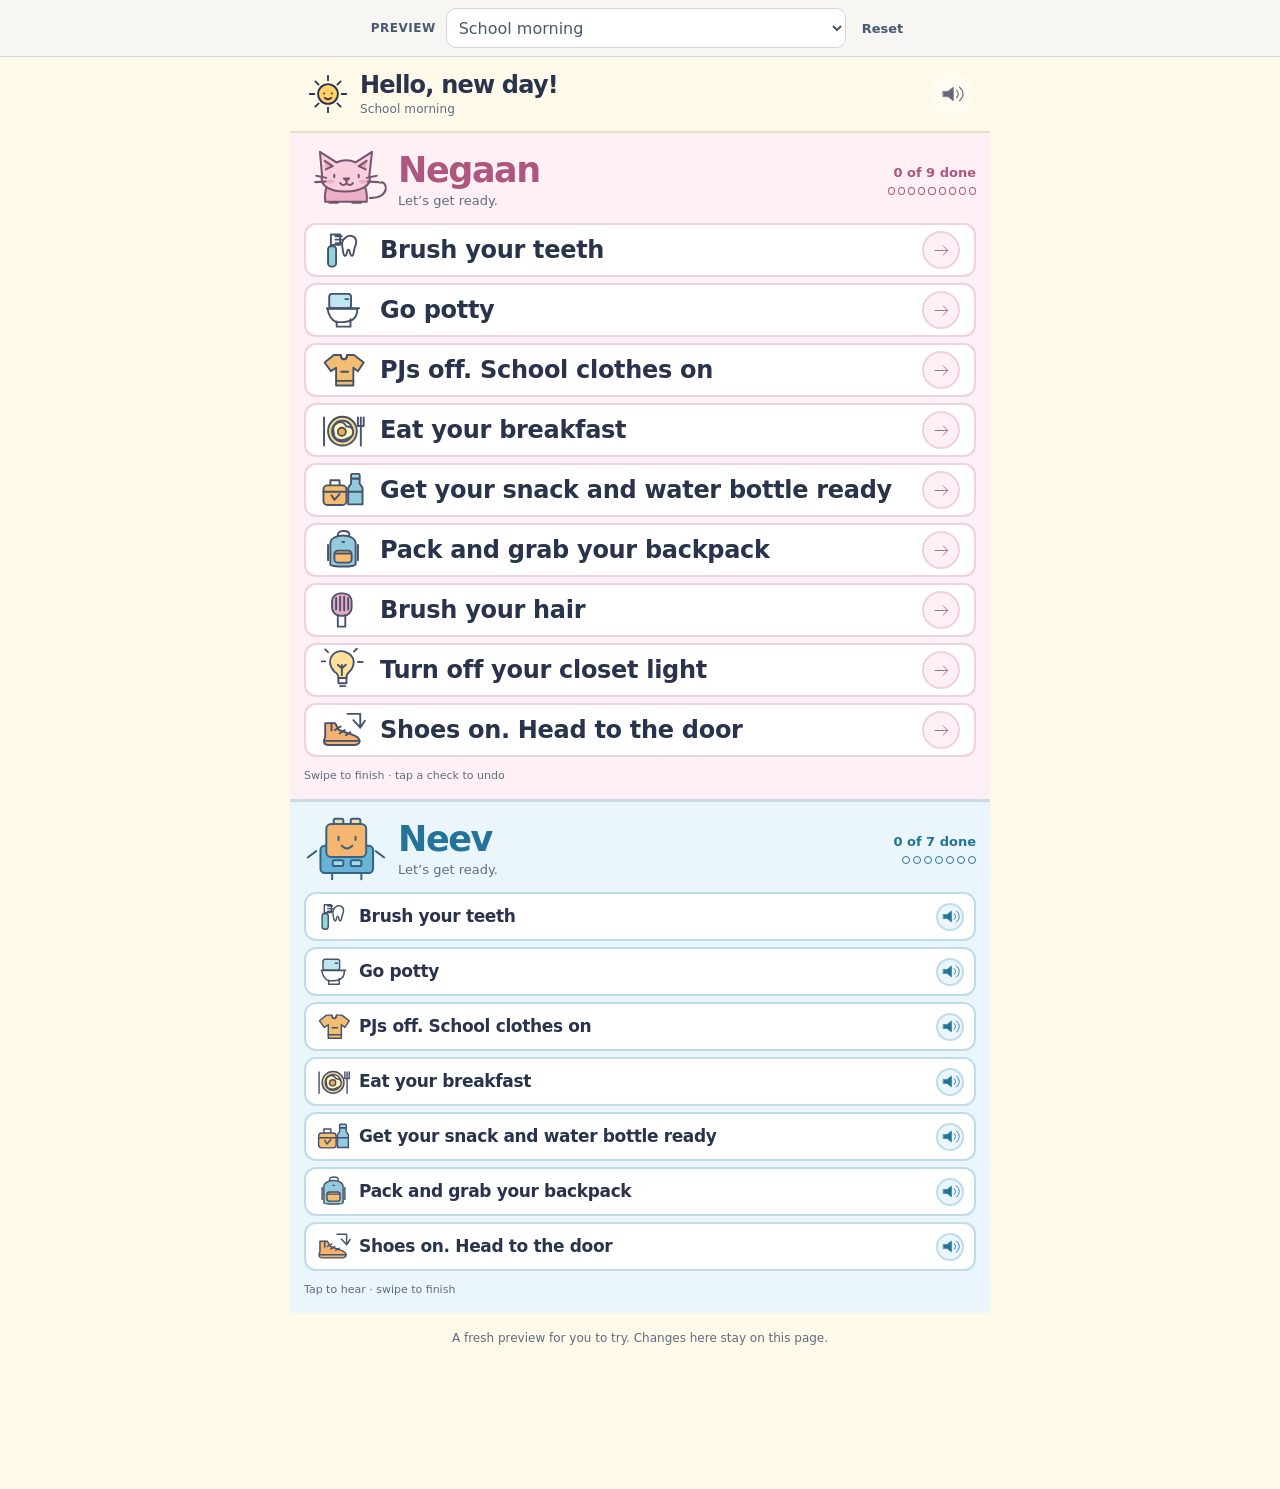
==== commit 3ac14e1c: "Add snack preparation and replayable varied celebrations" ====
--- a/index.html
+++ b/index.html
@@ -18,6 +18,7 @@
     <div class="period-icon" id="period-icon" aria-hidden="true"></div>
     <div class="heading"><h1 id="greeting">Little by little</h1><p id="day-label">A little more independent, every day.</p></div>
     <div class="clock" id="clock"></div>
+    <button class="parent-button" id="parent-open">Parents</button>
     <div class="sound-control" id="sound-control">
       <button class="sound-button" id="volume-button" aria-label="Volume, 70%" aria-expanded="false" aria-controls="volume-panel"></button>
       <div class="volume-panel" id="volume-panel" role="group" aria-labelledby="volume-title" hidden>
@@ -43,6 +44,7 @@
   <div id="notice" role="status" aria-live="polite"></div>
   <div id="party" aria-hidden="true"><div class="party-label"><span id="party-kicker">Look at you go!</span><strong id="party-name"></strong><span>All done!</span></div></div>
   <canvas id="confetti" aria-hidden="true"></canvas>
+  <dialog id="parent-dialog"><h2>Connect a parent phone</h2><p>Open <strong>routines.glide.day</strong> on your phone.</p><p>Enter this code:</p><strong id="parent-code"></strong><p id="parent-pair-status">Valid for five minutes. Each phone gets its own code.</p><button id="parent-close">Done</button></dialog>
   <dialog id="practice-dialog"><h2>Let’s try it out</h2><p>Practice has its own fresh list.</p><div class="practice-kind"><button data-kind="school" aria-pressed="true">School day</button><button data-kind="dayoff" aria-pressed="false">Day off</button></div><div class="practice-choices"><button data-routine="morning">Morning</button><button data-routine="afternoon">Coming home</button><button data-routine="evening">Bedtime</button></div><button class="text-button" id="practice-cancel">Go back</button></dialog>
   <script type="module" src="./app.js"></script>
 </body>
--- a/style.css
+++ b/style.css
@@ -46,7 +46,9 @@
 body[data-period="evening"] dialog .practice-kind button[aria-pressed=true]{background:#805a37;color:#ffe0b0}
 body[data-period="evening"] #practice-bar{background:#392b21;color:#dabe98}
 body[data-period="evening"] #practice-bar button{color:#dabe98}
+@media(min-width:701px){.child.dense .task{padding:2px 14px;gap:14px}.child.dense .task-icon{width:46px;height:46px}.child.dense .task-text{font-size:24px;line-height:1.1;letter-spacing:-.3px}.child.dense .task-affordance{width:38px;height:38px}}
 .sound-control{position:relative;flex:none}
+.parent-button{font-size:16px;background:var(--control-fill);border:1px solid var(--control-line);border-radius:12px;min-height:48px;padding:10px;color:var(--control-text)}#parent-code{display:block;font-size:64px;letter-spacing:9px;font-variant-numeric:tabular-nums}
 .volume-panel{position:absolute;z-index:90;right:0;top:calc(100% + 12px);width:350px;max-width:calc(100vw - 32px);padding:22px 26px 17px;border:1px solid var(--control-line);border-radius:24px;background:var(--control-fill);color:var(--control-text);box-shadow:0 10px 28px #0003;user-select:none}
 .volume-heading{display:flex;justify-content:space-between;align-items:center;font-size:24px;font-weight:bold;line-height:1.3}
 .volume-heading output{font-variant-numeric:tabular-nums;font-size:21px;font-weight:normal}
@@ -59,3 +61,5 @@
 .volume-ends{display:flex;justify-content:space-between;font-size:16px;opacity:.8}
 #volume-status{font-size:17px;line-height:1.3;margin:12px 0 0}#volume-status:empty{display:none}
 @media(max-width:700px){.volume-panel{width:290px;padding:18px 20px 14px;border-radius:20px}.volume-heading{font-size:19px}.volume-heading output{font-size:17px}#volume-slider{height:48px}.volume-ends{font-size:13px}#volume-status{font-size:14px}}
+
+.task-text{overflow-wrap:anywhere}
--- a/preview.css
+++ b/preview.css
@@ -10,6 +10,7 @@
 .preview-tools button{background:transparent;color:var(--control-text);min-height:44px;min-width:44px;font-weight:bold;font-size:13px}
 .topbar{height:76px;padding:10px 16px;gap:10px}
 .sound-control{margin-left:auto}
+.parent-button,#parent-dialog{display:none!important}
 .period-icon{width:44px;height:44px}.heading h1{font-size:24px;letter-spacing:-.8px}.heading p{font-size:12px;margin-top:4px}.clock{display:none}.sound-button{width:44px;height:44px;margin-left:auto;padding:9px}
 #board{max-width:700px;margin:0 auto}
 .child{height:auto;min-height:calc((var(--viewport-height) - 132px)/2);padding:8px 14px 13px}
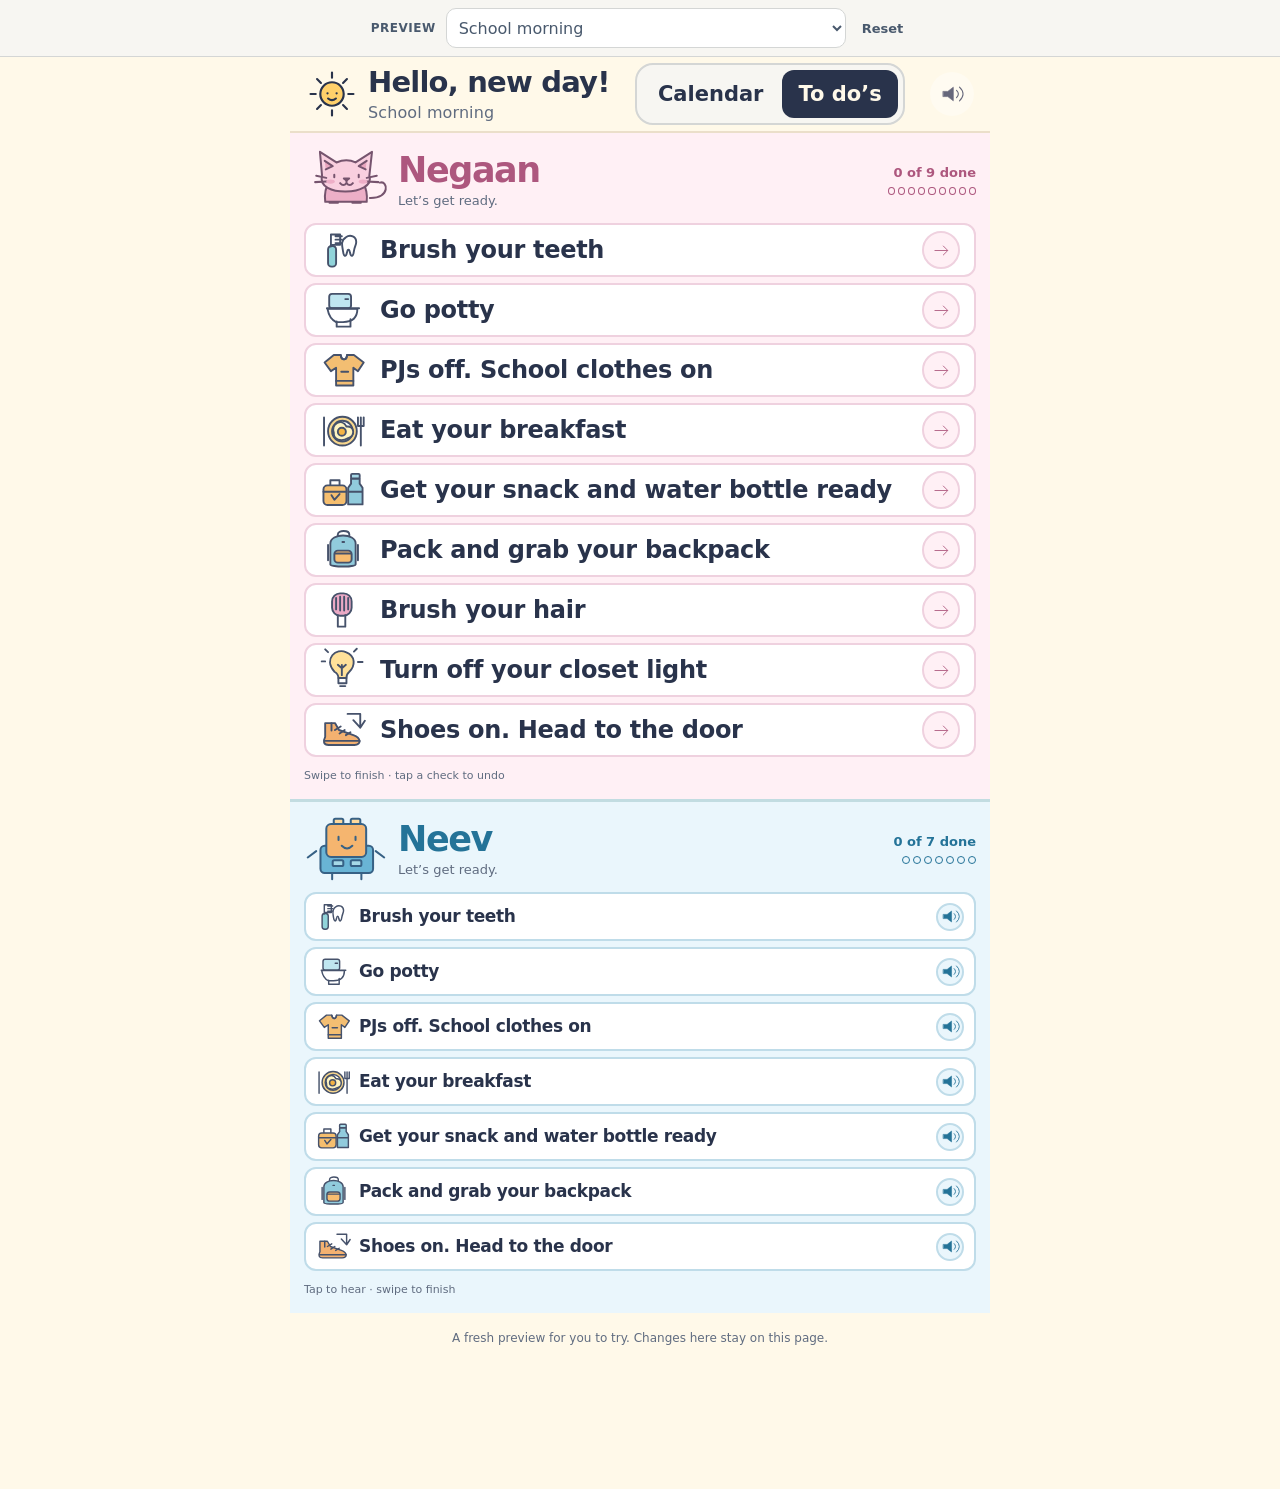
==== commit fc510872: "Add child calendar preview with day week month and sleeps" ====
--- a/index.html
+++ b/index.html
@@ -10,6 +10,7 @@
   <meta http-equiv="Content-Security-Policy" content="default-src 'none'; script-src 'self'; style-src 'self' 'unsafe-inline'; img-src 'self' data:; media-src 'self'; connect-src 'self'; object-src 'none'; base-uri 'none'; form-action 'none'">
   <link rel="icon" href="data:,">
   <link rel="stylesheet" href="./style.css">
+  <link rel="stylesheet" href="./calendar.css">
   <link rel="stylesheet" href="./preview.css">
 </head>
 <body data-period="morning">
@@ -17,6 +18,7 @@
   <header class="topbar">
     <div class="period-icon" id="period-icon" aria-hidden="true"></div>
     <div class="heading"><h1 id="greeting">Little by little</h1><p id="day-label">A little more independent, every day.</p></div>
+    <nav class="mode-switch" aria-label="Choose a view"><button id="mode-calendar" aria-pressed="false">Calendar</button><button id="mode-todos" aria-pressed="true">To do’s</button></nav>
     <div class="clock" id="clock"></div>
     <button class="parent-button" id="parent-open">Parents</button>
     <div class="sound-control" id="sound-control">
@@ -29,6 +31,7 @@
       </div>
     </div>
   </header>
+  <main id="calendar-board" aria-label="Our calendars" hidden></main>
   <main id="board" aria-label="Our routines"></main>
   <section id="pause" hidden>
     <div class="pause-art" id="pause-art"></div>
--- a/calendar.css
+++ b/calendar.css
@@ -0,0 +1,9 @@
+.mode-switch{display:flex;flex:none;gap:3px;padding:5px;border:2px solid var(--control-line,#d5c8b8);border-radius:18px;background:var(--controls,#f3ead9);margin-left:auto}.mode-switch button{font-size:21px;font-weight:700;border-radius:12px;padding:12px 16px;background:transparent;color:var(--ink);white-space:nowrap}.mode-switch button[aria-pressed=true]{background:var(--ink);color:var(--base)}.topbar .heading h1{font-size:29px}.topbar .heading p{font-size:16px}.topbar .clock{margin-left:0;font-size:19px}.topbar{gap:13px;padding-left:25px;padding-right:25px}.topbar .period-icon{width:52px;height:52px}
+#calendar-board{height:calc(100dvh - 112px)}.calendar-child{height:50%;display:flex;flex-direction:column;padding:14px 30px 16px;overflow:hidden}.calendar-head{display:flex;align-items:center;gap:18px;flex:none;height:86px}.calendar-head .mascot{width:94px;height:80px}.calendar-head h2{font-size:43px;letter-spacing:-1.4px;margin:0}.calendar-subtitle{color:var(--muted);font-size:18px;margin:3px 0 0}.calendar-today{margin-left:auto;min-height:52px;background:var(--soft);font-size:21px;font-weight:bold;padding:10px 22px;border-radius:17px;border:2px solid var(--line)}.calendar-controls{display:flex;justify-content:space-between;align-items:center;flex:none;gap:14px;padding:9px 0 14px}.calendar-zoom{display:flex;padding:4px;background:var(--soft);border-radius:16px;gap:4px}.calendar-zoom button{font-size:21px;background:transparent;padding:10px 24px;border-radius:12px;min-height:48px}.calendar-zoom button[aria-pressed=true]{background:var(--card,#fff);box-shadow:0 2px 0 var(--line);font-weight:bold}.calendar-paging{display:flex;gap:12px}.calendar-paging button{background:var(--card,#fff);border:2px solid var(--line);border-radius:16px;width:60px;height:54px;font-size:37px;line-height:1}.calendar-paging button:disabled{opacity:.3}.calendar-content{min-height:0;flex:1;overflow-y:auto;overscroll-behavior:contain;touch-action:pan-y;scrollbar-width:thin;scrollbar-color:var(--line) transparent;padding:5px 4px 15px;scroll-padding:10px}.calendar-content button{touch-action:pan-y}.calendar-content:focus-visible{outline:3px solid var(--accent);outline-offset:-3px}.calendar-status{flex:none;font-size:16px;line-height:1.4;min-height:25px;color:var(--muted);margin:8px 0 0}.calendar-day{display:grid;grid-template-columns:220px 1fr;gap:25px;align-items:start}.date-anchor{position:relative;display:flex;align-items:center;flex-direction:column;text-align:center;padding:20px 8px 24px;border:2px solid var(--line);border-radius:26px;background:var(--soft)}.date-anchor h3{font-size:27px;margin:12px 0 0}.date-relative{font-size:19px;color:var(--muted)}.date-number{font-size:112px;line-height:1.15;letter-spacing:-7px;font-variant-numeric:tabular-nums}.date-month{font-size:21px}.calendar-agenda h3,.calendar-ahead h3{font-size:24px;margin:0 0 12px}.calendar-event{width:100%;display:flex;align-items:center;text-align:left;gap:15px;border:2px solid var(--line);border-radius:20px;background:var(--card,#fff);padding:17px 18px;margin:0 0 11px;min-height:94px}.event-picture{font-size:37px;flex:none;width:48px;text-align:center}.event-words{display:flex;flex:1;min-width:0;flex-direction:column;gap:6px}.event-words strong{font-size:23px;line-height:1.25;overflow-wrap:anywhere}.event-time{font-size:18px;color:var(--muted)}.event-open{font-size:32px;color:var(--muted)}.calendar-empty{font-size:23px;line-height:1.5;color:var(--muted);padding:22px 12px;margin:0}.calendar-ahead{margin-top:22px}.calendar-ahead .calendar-event{min-height:78px;padding:13px 18px}.calendar-ahead .event-words strong{font-size:22px}.calendar-range{font-size:27px;margin:0 0 15px;line-height:1.2}.calendar-week{display:flex;flex-direction:column;gap:9px}.week-day{display:flex;align-items:center;gap:20px;min-height:70px;width:100%;padding:12px 17px;border:2px solid var(--line);border-radius:17px;background:var(--card,#fff);text-align:left}.week-date{display:flex;flex:none;flex-direction:column;gap:4px;width:195px}.week-date strong{font-size:23px}.week-date>span{font-size:16px;color:var(--muted)}.week-plans{font-size:21px;line-height:1.25;display:-webkit-box;-webkit-line-clamp:2;-webkit-box-orient:vertical;overflow:hidden;overflow-wrap:anywhere}.weekend{background:var(--soft)}.is-today{outline:3px solid #d78835;outline-offset:-3px}.calendar-month{display:grid;grid-template-columns:repeat(7,minmax(0,1fr));gap:7px}.month-weekday{text-align:center;font-size:19px;font-weight:bold;padding-bottom:6px}.month-day{height:86px;position:relative;display:flex;align-items:center;flex-direction:column;justify-content:flex-start;padding:7px 5px 4px;border:2px solid var(--line);border-radius:13px;background:var(--card,#fff);overflow:hidden}.month-day:disabled{opacity:.4}.month-number{font-size:25px;line-height:1}.month-pictures{font-size:20px;margin-top:3px}.month-event-title{font-size:12px;max-width:100%;white-space:nowrap;overflow:hidden;text-overflow:ellipsis}.month-count{position:absolute;right:4px;top:4px;font-size:12px;background:var(--soft);border-radius:5px;padding:1px 3px}.outside-month{background:var(--soft)}.outside-label{font-size:13px}.today-label{font-size:12px;color:var(--ink);font-weight:bold}.calendar-detail{text-align:center;max-width:750px;margin:0 auto}.detail-close{display:block;background:var(--soft);border-radius:12px;font-size:21px;padding:12px 18px;min-height:48px}.detail-picture{font-size:68px;margin:15px 0 5px}.detail-title{font-size:35px;line-height:1.2;margin:10px 0;overflow-wrap:anywhere}.detail-countdown{font-size:34px;font-weight:bold;margin:18px 0 10px;color:var(--ink)}.sleep-moons{font-size:33px;letter-spacing:3px;color:var(--accent);max-width:580px;margin:auto;line-height:1.25}.sleep-weeks{font-size:22px;color:var(--muted);margin:0 0 20px}.detail-date{font-size:25px;margin:18px 0 8px}.detail-time{font-size:22px;margin:8px 0}.detail-location,.detail-description{font-size:21px;line-height:1.45;overflow-wrap:anywhere;white-space:pre-wrap}.hear-day{font-size:19px;border-radius:14px;padding:13px 18px;min-height:48px;background:var(--ink);color:var(--base);margin-top:15px}.calendar-mode #board,.calendar-mode #pause,.calendar-mode #practice-bar{display:none!important}.calendar-mode #party,.calendar-mode #confetti{display:none}.calendar-mode .heading h1{font-size:29px}
+@media(max-width:700px){.topbar{height:122px!important;display:grid;grid-template-columns:1fr auto auto;grid-template-rows:42px 52px;padding:8px 16px;gap:5px 9px}.topbar .period-icon,.topbar .clock{display:none}.topbar .heading{grid-column:1;grid-row:1}.topbar .heading h1,.calendar-mode .heading h1{font-size:22px}.topbar .heading p{font-size:11px}.topbar .sound-control{grid-column:3;grid-row:1}.topbar .parent-button{grid-column:2;grid-row:1;font-size:12px}.mode-switch{grid-column:1/4;grid-row:2;margin:0 auto;padding:3px;border-radius:15px}.mode-switch button{font-size:16px;min-height:42px;padding:7px 25px}.child{height:calc((100dvh - 122px)/2)}#calendar-board{height:auto;max-width:700px;margin:auto}.calendar-child{height:auto;min-height:560px;padding:12px 14px 15px}.calendar-head{height:72px;gap:10px}.calendar-head .mascot{width:72px;height:65px}.calendar-head h2{font-size:33px}.calendar-subtitle{font-size:12px}.calendar-today{min-height:44px;font-size:15px;padding:8px 15px}.calendar-controls{padding:5px 0 12px;gap:6px}.calendar-zoom{padding:3px;gap:1px}.calendar-zoom button{font-size:15px;padding:7px 15px;min-height:44px}.calendar-paging{gap:7px}.calendar-paging button{width:44px;height:46px;font-size:29px;border-radius:12px}.calendar-content{overflow:visible;flex:none;padding:4px 0 8px}.calendar-status{font-size:12px;min-height:18px}.calendar-day{grid-template-columns:1fr;gap:17px}.date-anchor{display:grid;grid-template-columns:85px 1fr;align-items:center;justify-items:start;text-align:left;padding:13px 18px;gap:2px 18px;border-radius:20px}.date-number{grid-column:1;grid-row:1/4;font-size:71px;letter-spacing:-3px}.date-relative{grid-column:2;font-size:14px}.date-anchor h3{grid-column:2;font-size:23px;margin:0}.date-month{grid-column:2;font-size:16px}.date-anchor .hear-day{grid-column:1/3;font-size:14px;justify-self:stretch;min-height:44px;margin-top:9px;padding:9px}.calendar-agenda h3,.calendar-ahead h3{font-size:20px;margin-bottom:10px}.calendar-event{min-height:76px;gap:10px;padding:13px 12px;border-radius:16px;margin-bottom:9px}.event-picture{font-size:28px;width:34px}.event-words strong,.calendar-ahead .event-words strong{font-size:18px}.event-time{font-size:13px;line-height:1.35}.event-open{font-size:25px}.calendar-empty{font-size:17px;padding:10px 2px}.calendar-ahead{margin-top:17px}.calendar-range{font-size:22px}.calendar-week{gap:7px}.week-day{gap:10px;min-height:72px;padding:11px}.week-date{width:114px;gap:5px}.week-date strong{font-size:17px}.week-date>span{font-size:11px}.week-plans{font-size:15px}.calendar-month{gap:4px}.month-weekday{font-size:12px;padding-bottom:5px}.month-day{height:70px;padding:7px 2px;border-radius:9px;border-width:1px}.month-number{font-size:20px}.month-pictures{font-size:15px;white-space:nowrap;max-width:100%;overflow:hidden}.month-event-title{display:none}.month-count{top:auto;bottom:2px;right:3px;font-size:10px;padding:0 2px}.today-label,.outside-label{font-size:10px}.detail-close{font-size:16px;min-height:44px;padding:10px 14px}.detail-picture{font-size:53px}.detail-title{font-size:28px}.detail-countdown{font-size:27px}.sleep-moons{font-size:25px;letter-spacing:2px}.sleep-weeks{font-size:17px}.detail-date{font-size:20px}.detail-time,.detail-location,.detail-description{font-size:17px}.hear-day{font-size:16px;min-height:44px}.calendar-detail{padding-bottom:15px}.calendar-mode{touch-action:pan-y!important}.calendar-mode #calendar-board{overflow:visible}}
+
+body.calendar-mode{touch-action:pan-y}
+
+.big-days{margin-top:22px}.big-days h3{font-size:24px;margin:0 0 12px}.big-day-grid{display:grid;grid-template-columns:repeat(2,minmax(0,1fr));gap:10px}.big-day{display:grid;grid-template-columns:44px 1fr;gap:4px 10px;text-align:left;padding:15px;border:2px solid var(--line);border-radius:18px;background:var(--soft);min-height:83px}.big-day>span:first-child{font-size:34px;grid-row:1/3;align-self:center}.big-day strong{font-size:22px;overflow-wrap:anywhere}.big-day>span:last-child{font-size:18px;color:var(--muted)}@media(max-width:700px){.big-days h3{font-size:20px}.big-day-grid{gap:8px}.big-day{grid-template-columns:1fr;padding:12px;gap:6px;min-height:125px}.big-day>span:first-child{font-size:29px;grid-row:auto}.big-day strong{font-size:16px}.big-day>span:last-child{font-size:13px}}
+
+.calendar-status.needs-update{padding:8px 12px;border:2px solid currentColor;border-radius:12px;background:var(--panel-bg,transparent);font-weight:700;}
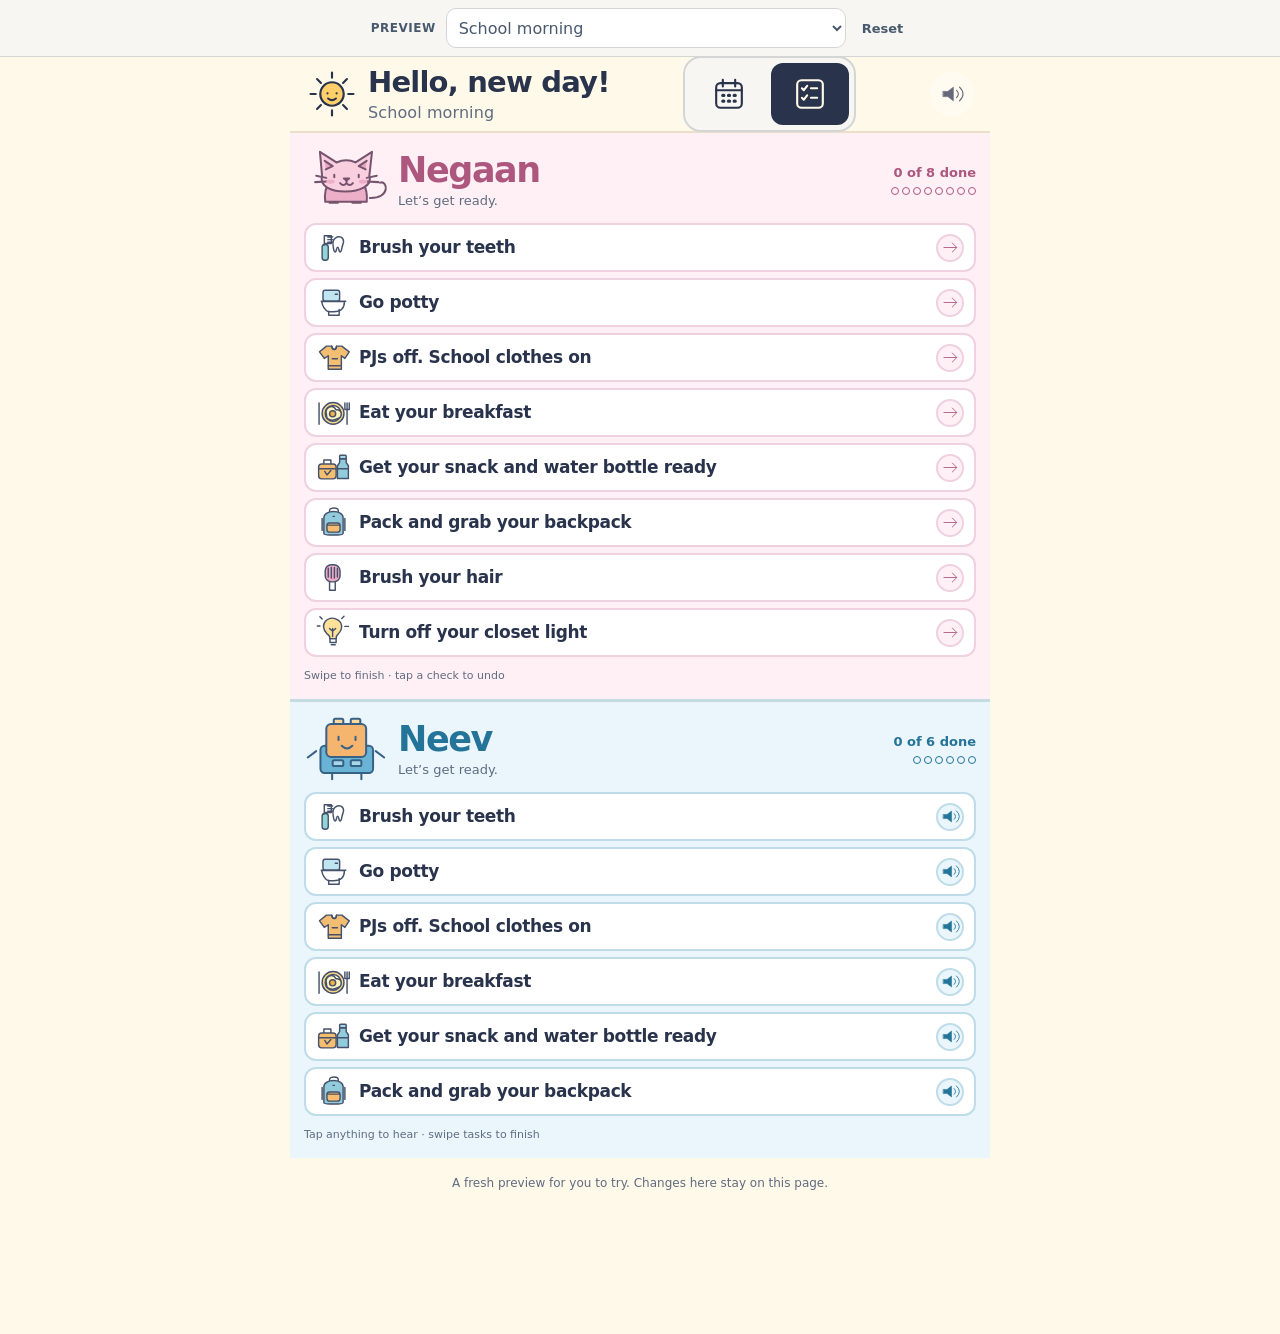
==== commit e7a15ba8: "Add coming-home game rewards and completion-based menu handoff" ====
--- a/index.html
+++ b/index.html
@@ -37,7 +37,7 @@
     <div class="pause-art" id="pause-art"></div>
     <p class="small-title">Little by little</p>
     <h2>All done for now.</h2>
-    <p id="pause-copy">On the G49, Newspaper returns now. Choose another routine above, or try this one again.</p>
+    <p id="pause-copy">On the G49, the app menu opens now. Choose another routine above, or try this one again.</p>
     <button class="practice-button" id="practice-open" hidden>Try a practice routine</button>
     <button class="text-button" id="pause-exit" hidden>Back to Newspaper</button>
     <button class="practice-button" id="preview-again">Try again</button>
@@ -47,7 +47,7 @@
   <div id="notice" role="status" aria-live="polite"></div>
   <div id="party" aria-hidden="true"><div class="party-label"><span id="party-kicker">Look at you go!</span><strong id="party-name"></strong><span>All done!</span></div></div>
   <canvas id="confetti" aria-hidden="true"></canvas>
-  <dialog id="parent-dialog"><h2>Connect a parent phone</h2><p>Open <strong>routines.glide.day</strong> on your phone.</p><p>Enter this code:</p><strong id="parent-code"></strong><p id="parent-pair-status">Valid for five minutes. Each phone gets its own code.</p><button id="parent-close">Done</button></dialog>
+  <dialog id="parent-dialog"><h2>Connect a parent phone</h2><p>Open <strong>routines.glide.day</strong> on your phone.</p><p>Enter this code:</p><strong id="parent-code"></strong><p id="parent-pair-status">Valid for five minutes. Each phone gets its own code.</p><button id="parent-new-code">New code</button><button id="parent-close">Done</button></dialog>
   <dialog id="practice-dialog"><h2>Let’s try it out</h2><p>Practice has its own fresh list.</p><div class="practice-kind"><button data-kind="school" aria-pressed="true">School day</button><button data-kind="dayoff" aria-pressed="false">Day off</button></div><div class="practice-choices"><button data-routine="morning">Morning</button><button data-routine="afternoon">Coming home</button><button data-routine="evening">Bedtime</button></div><button class="text-button" id="practice-cancel">Go back</button></dialog>
   <script type="module" src="./app.js"></script>
 </body>
--- a/style.css
+++ b/style.css
@@ -63,3 +63,15 @@
 @media(max-width:700px){.volume-panel{width:290px;padding:18px 20px 14px;border-radius:20px}.volume-heading{font-size:19px}.volume-heading output{font-size:17px}#volume-slider{height:48px}.volume-ends{font-size:13px}#volume-status{font-size:14px}}
 
 .task-text{overflow-wrap:anywhere}
+
+/* A closing instruction is a send-off, never another checkbox. */
+.closing-directive{display:flex;align-items:center;gap:14px;flex:none;margin-top:12px;padding:16px 20px;border:2px solid var(--accent);border-radius:20px;background:var(--soft);color:var(--accent);font-size:25px;line-height:1.3;font-weight:bold}
+.closing-copy{flex:1;min-width:0}.closing-replay{width:52px;height:52px;flex:none;padding:12px;border-radius:50%;background:var(--wash);color:var(--accent)}
+.party-label .party-closing{font-size:30px;line-height:1.3;max-width:560px;margin:8px 0 0;font-weight:bold;letter-spacing:-.4px}
+@media(max-width:700px){.closing-directive{font-size:17px;margin-top:10px;padding:12px 14px;gap:10px}.closing-replay{width:44px;height:44px;padding:10px}.party-label .party-closing{font-size:21px;max-width:320px}}
+
+#party.visible .party-label{pointer-events:auto}
+
+.reward-menu{position:fixed;inset:14vh 4vw auto;z-index:35;background:var(--surface,#fffaf0);color:var(--ink,#263b42);border:3px solid #d7dfda;border-radius:36px;padding:4vw;text-align:center;box-shadow:0 10px 60px #0003}.reward-menu h2{font-size:clamp(30px,5vw,64px);margin:0}.reward-menu p{font-size:clamp(20px,3vw,34px)}.reward-choices{display:grid;grid-template-columns:repeat(3,1fr);gap:16px;margin:24px 0}.reward-choices button{background:#fff8e9;border:2px solid #d7dfda;border-radius:24px;padding:24px 10px;color:#263b42}.reward-choices span{display:block;font-size:clamp(50px,8vw,110px)}.reward-choices strong,.reward-choices small{display:block;font-size:clamp(18px,2.8vw,34px);margin-top:12px}.reward-choices small{font-size:clamp(15px,2vw,26px)}.reward-back{font-size:24px;padding:16px;border-radius:18px}@media(max-width:600px){.reward-menu{inset:15vh 12px auto;padding:20px}.reward-choices{gap:8px}.reward-choices button{padding:18px 4px}.reward-choices strong{font-size:16px}.reward-choices small{font-size:13px}}
+
+.reward-reopen{position:fixed;right:24px;bottom:40px;z-index:34;border:2px solid #cad7ce;border-radius:20px;background:#fff8e9;color:#263b42;padding:18px 24px;font-size:clamp(22px,3vw,36px)}
--- a/calendar.css
+++ b/calendar.css
@@ -7,3 +7,12 @@
 .big-days{margin-top:22px}.big-days h3{font-size:24px;margin:0 0 12px}.big-day-grid{display:grid;grid-template-columns:repeat(2,minmax(0,1fr));gap:10px}.big-day{display:grid;grid-template-columns:44px 1fr;gap:4px 10px;text-align:left;padding:15px;border:2px solid var(--line);border-radius:18px;background:var(--soft);min-height:83px}.big-day>span:first-child{font-size:34px;grid-row:1/3;align-self:center}.big-day strong{font-size:22px;overflow-wrap:anywhere}.big-day>span:last-child{font-size:18px;color:var(--muted)}@media(max-width:700px){.big-days h3{font-size:20px}.big-day-grid{gap:8px}.big-day{grid-template-columns:1fr;padding:12px;gap:6px;min-height:125px}.big-day>span:first-child{font-size:29px;grid-row:auto}.big-day strong{font-size:16px}.big-day>span:last-child{font-size:13px}}
 
 .calendar-status.needs-update{padding:8px 12px;border:2px solid currentColor;border-radius:12px;background:var(--panel-bg,transparent);font-weight:700;}
+
+/* Recognizable pictures for pre-readers; calendar scale retains short learning labels. */
+.control-glyph{display:block;width:38px;height:38px;flex:none}.control-glyph g{stroke-width:4.5}
+.mode-switch button{display:flex;align-items:center;justify-content:center;min-width:78px;min-height:62px;padding:8px 20px}
+.picture-control{display:inline-flex;align-items:center;justify-content:center;gap:9px}.picture-control .control-caption{line-height:1.1}
+.calendar-zoom .picture-control{padding:8px 17px}.calendar-zoom .control-glyph{width:32px;height:32px}
+.calendar-today.picture-control{display:flex}.calendar-today .control-glyph{width:29px;height:29px}
+.hear-day.picture-control,.detail-close.picture-control{width:58px;min-height:54px;padding:9px}.hear-day .control-glyph,.detail-close .control-glyph{width:34px;height:34px}
+@media(max-width:700px){.mode-switch button{min-width:98px;min-height:44px;padding:3px 24px}.mode-switch .control-glyph{width:36px;height:36px}.calendar-zoom .picture-control{flex-direction:column;gap:3px;min-width:53px;min-height:60px;padding:5px 9px}.calendar-zoom .control-glyph{width:29px;height:29px}.calendar-zoom .control-caption{font-size:12px}.calendar-today.picture-control{gap:5px;padding:7px 10px}.calendar-today .control-glyph{width:24px;height:24px}.hear-day.picture-control,.detail-close.picture-control{width:48px;min-height:46px;padding:7px}.date-anchor .hear-day.picture-control{justify-self:end;grid-column:2;grid-row:4}.hear-day .control-glyph,.detail-close .control-glyph{width:30px;height:30px}}
